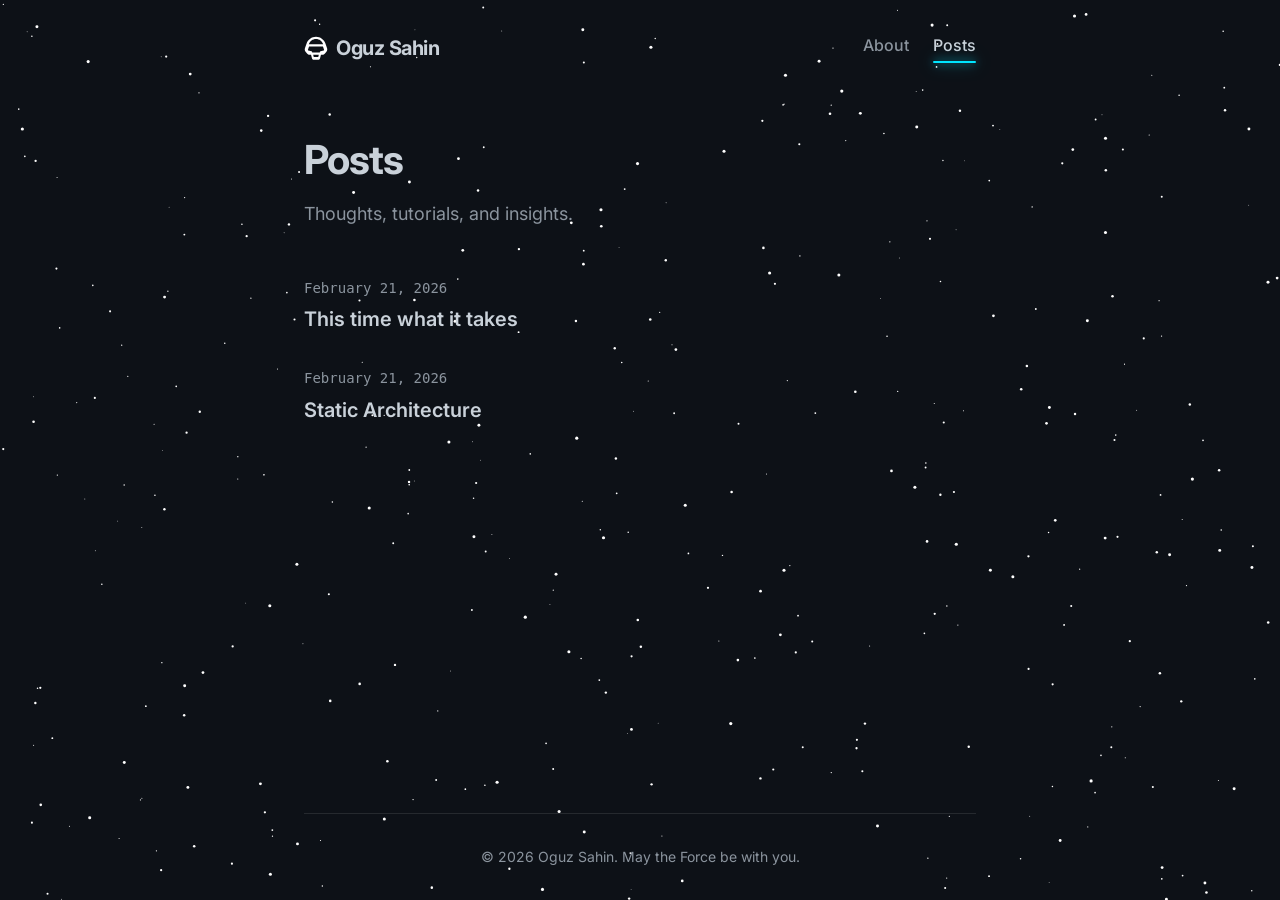
==== index.html @ 3376c799 "feat: Introduce a local admin editor for blog posts, utilizing JSON for data storage and a Python ma" ====
<!DOCTYPE html>
<html lang="en">

<head>
    <meta charset="UTF-8">
    <meta name="viewport" content="width=device-width, initial-scale=1.0">
    <title>Oguz Sahin | Posts</title>
    <meta name="description" content="Personal blog of Oguz Sahin">
    <link rel="preconnect" href="https://fonts.googleapis.com">
    <link rel="preconnect" href="https://fonts.gstatic.com" crossorigin>
    <link href="https://fonts.googleapis.com/css2?family=Inter:wght@400;500;600;700&display=swap" rel="stylesheet">
    <link rel="stylesheet" href="css/style.css">
</head>

<body>
    <canvas id="starfield"></canvas>

    <div class="layout">
        <header class="header">
            <nav class="nav">
                <a href="/" class="nav-brand" style="display: flex; align-items: center; gap: 8px;">
                    <img src="darth-vader.svg" alt="Darth Vader Logo"
                        style="width: 24px; height: 24px; object-fit: contain; filter: invert(1);">
                    Oguz Sahin
                </a>
                <div class="nav-links">
                    <a href="/about.html" class="nav-link lightsaber-hover">About</a>
                    <a href="/" class="nav-link lightsaber-hover active">Posts</a>
                </div>
            </nav>
        </header>

        <main class="main-content">
            <h1 class="page-title">Posts</h1>
            <p class="page-subtitle">Thoughts, tutorials, and insights.</p>

            <div id="posts-container" class="posts-list">
                <!-- Posts will be injected here via JavaScript -->
                <div class="loading">Loading from the Force...</div>
            </div>
        </main>

        <footer class="footer">
            <p>© 2026 Oguz Sahin. May the Force be with you.</p>
        </footer>
    </div>

    <script src="js/app.js"></script>
</body>

</html>
---- css/style.css ----
/* Base Variables & Reset */
:root {
    --bg-color: #0d1117;
    --text-primary: #c9d1d9;
    --text-secondary: #8b949e;
    --accent-red: #ff4b4b;
    /* Sith Red */
    --accent-blue: #2ea043;
    /* Jedi Green/Blue-ish depending on preference, let's use a nice lightsaber blue/green, maybe blue */
    --accent-saber: #00e5ff;
    /* Skywalker cyan */
    --accent-saber-glow: rgba(0, 229, 255, 0.6);
    --accent-red-saber: #ff0000;
    --accent-red-glow: rgba(255, 0, 0, 0.6);

    --font-sans: 'Inter', -apple-system, BlinkMacSystemFont, "Segoe UI", Helvetica, Arial, sans-serif;
}

* {
    margin: 0;
    padding: 0;
    box-sizing: border-box;
}

body {
    background-color: var(--bg-color);
    color: var(--text-primary);
    font-family: var(--font-sans);
    line-height: 1.6;
    min-height: 100vh;
    overflow-x: hidden;
    position: relative;
}

/* Starfield Canvas Background */
#starfield {
    position: fixed;
    top: 0;
    left: 0;
    width: 100vw;
    height: 100vh;
    z-index: -1;
    background: transparent;
    pointer-events: none;
    /* Let clicks pass through to elements below */
}

/* Layout Container */
.layout {
    max-width: 720px;
    margin: 0 auto;
    padding: 2rem 1.5rem;
    position: relative;
    z-index: 1;
    /* Above stars */
    display: flex;
    flex-direction: column;
    min-height: 100vh;
}

.main-content {
    flex: 1;
}

/* Header & Nav */
.header {
    margin-bottom: 4rem;
}

.nav {
    display: flex;
    justify-content: space-between;
    align-items: center;
}

.nav-brand {
    font-size: 1.25rem;
    font-weight: 700;
    color: var(--text-primary);
    text-decoration: none;
    letter-spacing: -0.5px;
}

.nav-links {
    display: flex;
    gap: 1.5rem;
}

.nav-link {
    color: var(--text-secondary);
    text-decoration: none;
    font-size: 1rem;
    font-weight: 500;
    transition: color 0.3s ease;
    padding-bottom: 4px;
    /* Space for saber */
}

.nav-link:hover,
.nav-link.active {
    color: var(--text-primary);
}

/* Lightsaber Hover Effect */
.lightsaber-hover {
    position: relative;
}

.lightsaber-hover::after {
    content: '';
    position: absolute;
    width: 0;
    height: 2px;
    bottom: 0;
    left: 0;
    background-color: var(--accent-saber);
    box-shadow: 0 0 8px var(--accent-saber-glow), 0 0 16px var(--accent-saber-glow);
    transition: width 0.3s ease-out;
    border-radius: 2px;
}

.lightsaber-hover:hover::after,
.lightsaber-hover.active::after {
    width: 100%;
}

.post-item-link .lightsaber-hover::after {
    background-color: var(--accent-red-saber);
    box-shadow: 0 0 8px var(--accent-red-glow), 0 0 16px var(--accent-red-glow);
}

/* Typography */
.page-title {
    font-size: 2.5rem;
    font-weight: 700;
    margin-bottom: 0.5rem;
    letter-spacing: -1px;
}

.page-subtitle {
    font-size: 1.125rem;
    color: var(--text-secondary);
    margin-bottom: 3rem;
}

/* Posts List */
.posts-list {
    display: flex;
    flex-direction: column;
    gap: 2rem;
}

.post-item {
    display: flex;
    flex-direction: column;
    gap: 0.25rem;
}

.post-date {
    font-size: 0.875rem;
    color: var(--text-secondary);
    font-family: monospace;
}

.post-item-link {
    font-size: 1.25rem;
    font-weight: 600;
    color: var(--text-primary);
    text-decoration: none;
    width: fit-content;
}

/* Post Article Page */
.post-article .post-title {
    font-size: 2.5rem;
    font-weight: 700;
    margin-bottom: 0.5rem;
    letter-spacing: -1px;
}

.post-article .post-date {
    margin-bottom: 2rem;
    display: block;
    color: var(--text-secondary);
    font-family: monospace;
}

.post-article .post-body {
    font-size: 1.125rem;
    line-height: 1.7;
    color: var(--text-primary);
}

.post-article .post-body p {
    margin-bottom: 1.5rem;
}

.post-article .post-body h2 {
    margin-top: 2.5rem;
    margin-bottom: 1rem;
    font-size: 1.75rem;
}

.post-article .post-body ul {
    margin-left: 2rem;
    margin-bottom: 1.5rem;
}

.post-article .post-body li {
    margin-bottom: 0.5rem;
}

.back-link-container {
    margin-top: 4rem;
}

/* Footer */
.footer {
    margin-top: 5rem;
    padding-top: 2rem;
    border-top: 1px solid rgba(255, 255, 255, 0.1);
    color: var(--text-secondary);
    font-size: 0.875rem;
    text-align: center;
}

/* Loading */
.loading {
    color: var(--text-secondary);
    font-style: italic;
    animation: pulse 2s infinite;
}

@keyframes pulse {
    0% {
        opacity: 0.6;
    }

    50% {
        opacity: 1;
    }

    100% {
        opacity: 0.6;
    }
}
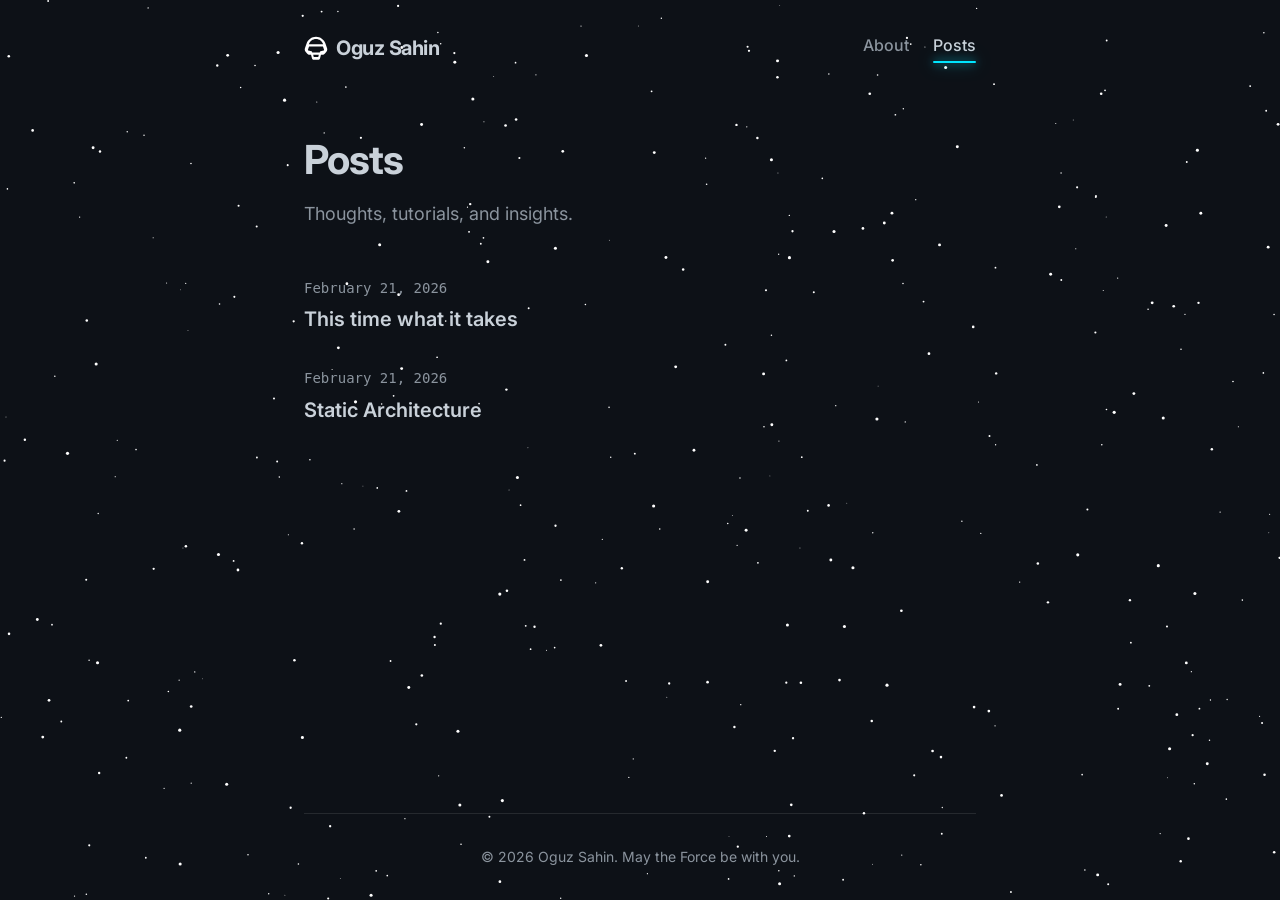
==== commit c73b0b7c: "feat: Implement dynamic blog post fetching and an interactive starfield background, and adjust navig" ====
--- a/index.html
+++ b/index.html
@@ -18,14 +18,14 @@
     <div class="layout">
         <header class="header">
             <nav class="nav">
-                <a href="/" class="nav-brand" style="display: flex; align-items: center; gap: 8px;">
+                <a href="index.html" class="nav-brand" style="display: flex; align-items: center; gap: 8px;">
                     <img src="darth-vader.svg" alt="Darth Vader Logo"
                         style="width: 24px; height: 24px; object-fit: contain; filter: invert(1);">
                     Oguz Sahin
                 </a>
                 <div class="nav-links">
-                    <a href="/about.html" class="nav-link lightsaber-hover">About</a>
-                    <a href="/" class="nav-link lightsaber-hover active">Posts</a>
+                    <a href="about.html" class="nav-link lightsaber-hover">About</a>
+                    <a href="index.html" class="nav-link lightsaber-hover active">Posts</a>
                 </div>
             </nav>
         </header>
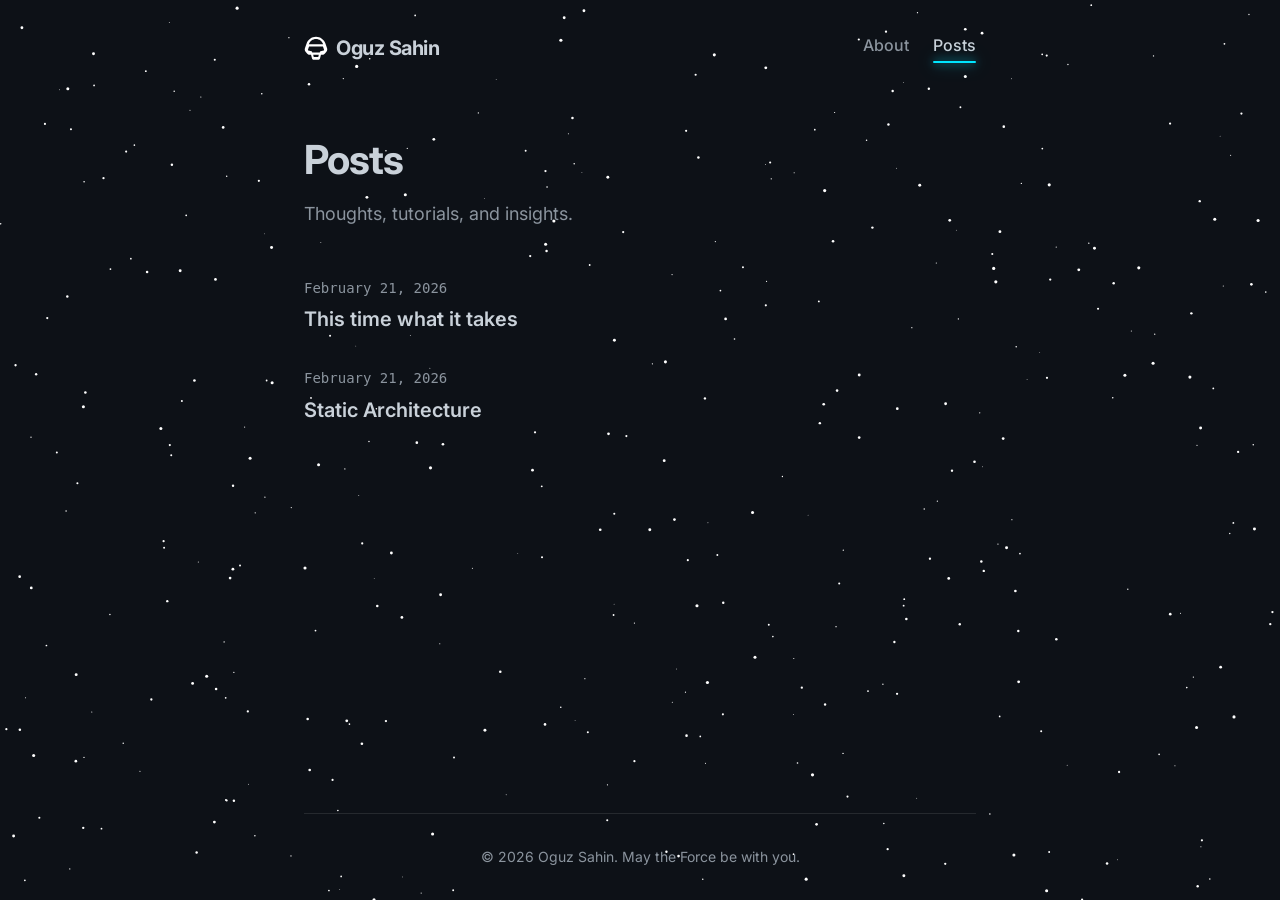
==== commit d507e23f: "chore: Add cache busting version parameter to app.js script references in HTML files." ====
--- a/index.html
+++ b/index.html
@@ -45,7 +45,7 @@
         </footer>
     </div>
 
-    <script src="js/app.js"></script>
+    <script src="js/app.js?v=1.1"></script>
 </body>
 
 </html>
